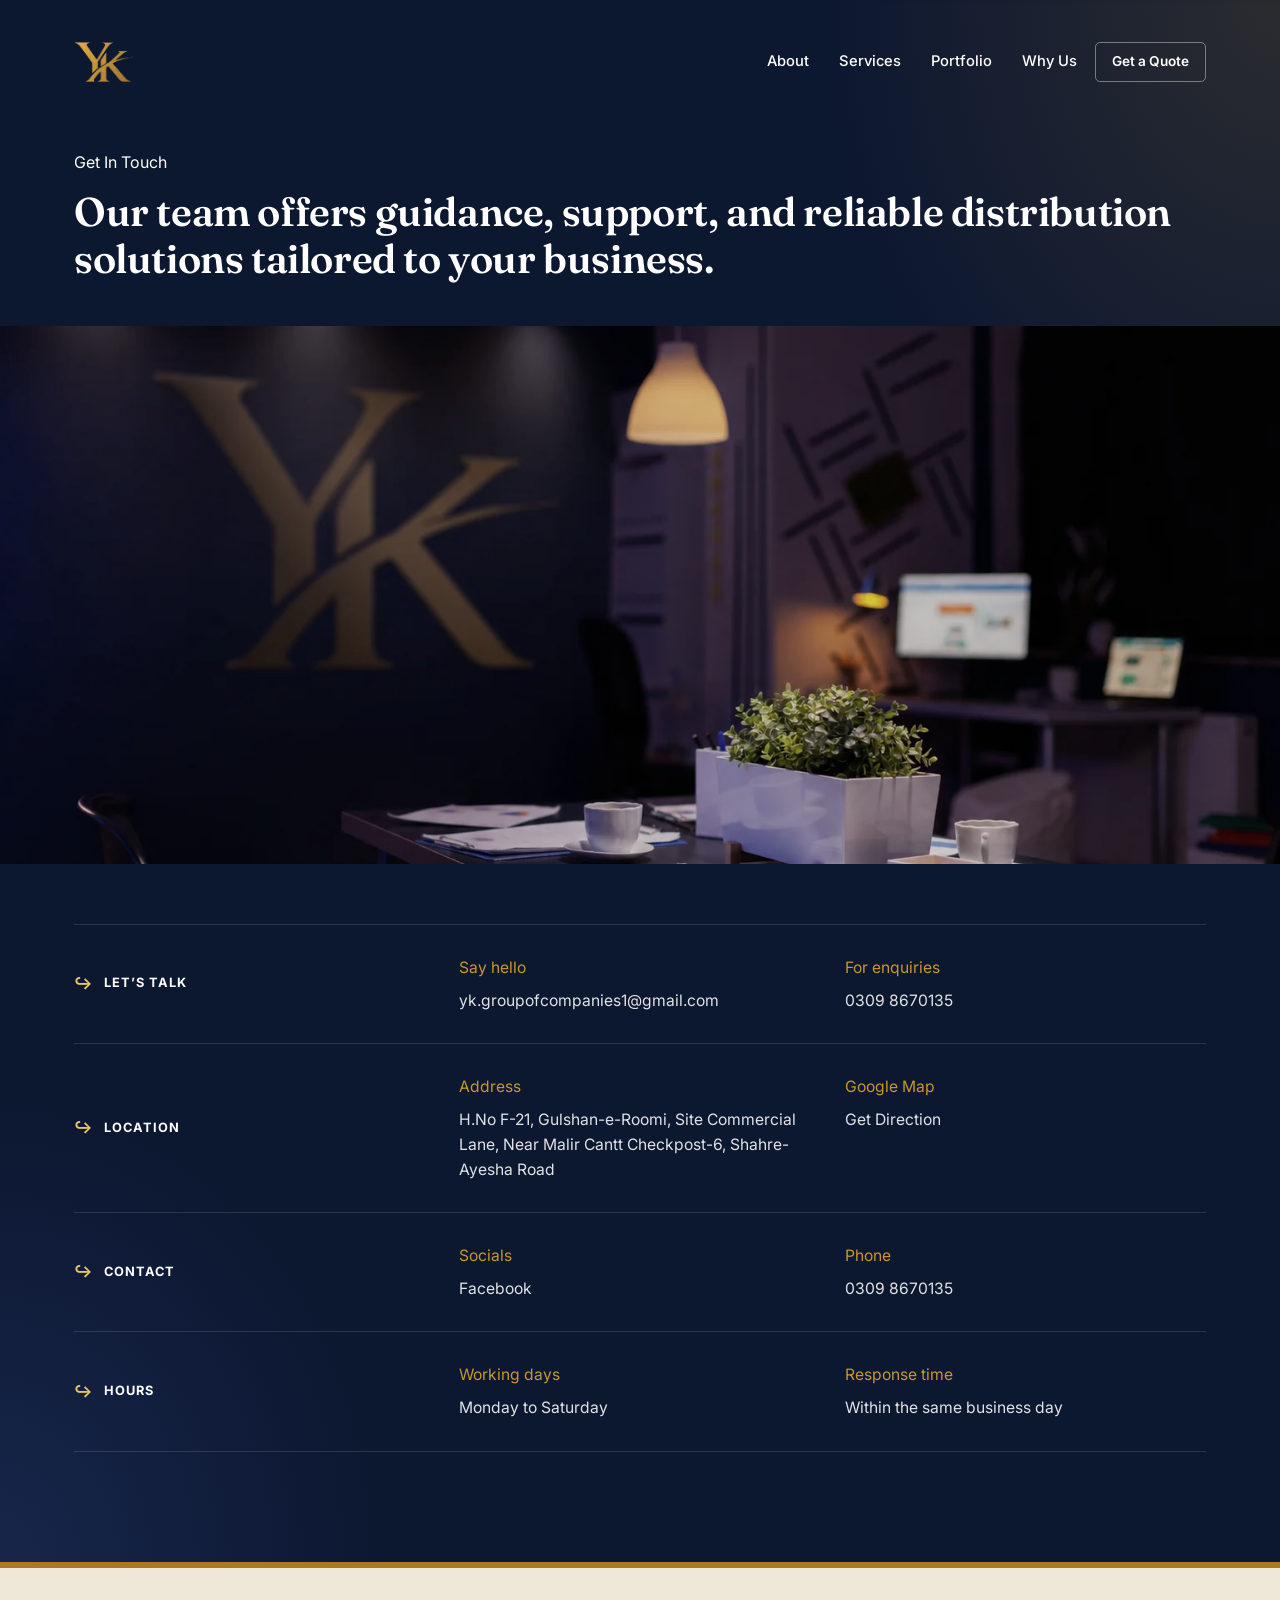
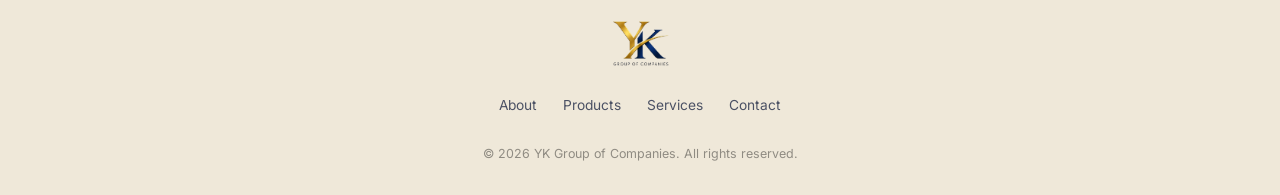
==== contact/index.html @ 292213da "swd" ====
<!DOCTYPE html>
<html lang="en">

<head>
  <meta charset="UTF-8">
  <meta name="viewport" content="width=device-width, initial-scale=1.0">
  <title>Contact Us | YK Group of Companies</title>
  <meta name="description"
    content="Get in touch with YK Group of Companies for distribution, import and export, clearing and forwarding, and logistics enquiries. Call, email, or find us on the map.">

  <link rel="canonical" href="https://ykgroupofcompanies.vercel.app/contact/">

  <meta property="og:type" content="website">
  <meta property="og:title" content="Contact Us | YK Group of Companies">
  <meta property="og:description"
    content="Get in touch with YK Group of Companies for distribution, import and export, clearing and forwarding, and logistics enquiries.">
  <meta property="og:url" content="https://ykgroupofcompanies.vercel.app/contact/">
  <meta property="og:site_name" content="YK Group of Companies">
  <meta property="og:image" content="https://ykgroupofcompanies.vercel.app/assets/yk-preview.webp">
  <meta property="og:image:width" content="1200">
  <meta property="og:image:height" content="630">
  <meta property="og:locale" content="en_US">

  <meta name="twitter:card" content="summary_large_image">
  <meta name="twitter:title" content="Contact Us | YK Group of Companies">
  <meta name="twitter:description"
    content="Get in touch with YK Group of Companies for distribution, import and export, clearing and forwarding, and logistics enquiries.">
  <meta name="twitter:image" content="https://ykgroupofcompanies.vercel.app/assets/yk-preview.webp">

  <link rel="icon" type="image/png" href="/assets/favicon-96x96.png" sizes="96x96" />
  <link rel="icon" type="image/svg+xml" href="/assets/favicon.svg" />
  <link rel="shortcut icon" href="/assets/favicon.ico" />
  <link rel="apple-touch-icon" sizes="180x180" href="/assets/apple-touch-icon.png" />
  <meta name="apple-mobile-web-app-title" content="YKGOC" />
  <link rel="manifest" href="/assets/site.webmanifest" />

  <link rel="preconnect" href="https://fonts.googleapis.com">
  <link rel="preconnect" href="https://fonts.gstatic.com" crossorigin>
  <link
    href="https://fonts.googleapis.com/css2?family=Fraunces:opsz,wght@9..144,400;9..144,500;9..144,600;9..144,700;9..144,900&family=Inter:wght@400;500;600;700;800&display=swap"
    rel="stylesheet">

  <link rel="stylesheet" href="../styles.css">
</head>

<body>

  <!-- ===== ROUTE PROGRESS LINE (fixed, decorative) ===== -->
  <div class="route-progress" aria-hidden="true"><span id="routeFill"></span></div>

  <!-- ===== TOP BAR ===== -->
  <header class="topbar" id="topbar">
    <div class="topbar-inner">
      <a href="/" class="brand">
        <img src="/assets/yk-logo-gold.webp" alt="YK Group of Companies emblem" class="brand-mark brand-mark-light">
        <img src="/assets/yk-logo-navy.webp" alt="YK Group of Companies emblem" class="brand-mark brand-mark-dark">
      </a>

      <nav class="topnav" id="topnav" aria-label="Primary">
        <a href="/#about">About</a>
        <a href="/#categories">Services</a>
        <a href="/#services">Portfolio</a>
        <a href="/#why">Why Us</a>
      </nav>

      <div class="topbar-actions">
        <a href="/" class="btn btn-outline btn-sm">Get a Quote</a>
      </div>

      <button class="menu-toggle" id="menuToggle" aria-label="Open menu" aria-expanded="false" aria-controls="topnav">
        <span></span><span></span><span></span>
      </button>
    </div>
  </header>

  <main id="top">

    <!-- ===== CONTACT ===== -->
    <section class="section section-navy" id="contact" style="padding-top: 150px;">
      <div class="section-bg" aria-hidden="true"></div>
      <div class="contact-head container" data-reveal>
        <p class="eyebrow">Get In Touch</p>
        <h2 class="h2 h2-light">Our team offers guidance, support, and reliable distribution solutions tailored to your
          business.</h2>
      </div>

      <div class="contact-media" data-reveal>
        <img src="../assets/contact-img.webp" alt="YK Group team at work">
      </div>

      <div class="container">
        <div class="contact-rows">

          <div class="contact-row" data-reveal>
            <div class="contact-row-label">
              <span class="contact-row-arrow">&#8618;</span> LET&rsquo;S TALK
            </div>
            <div class="contact-row-col">
              <span class="contact-row-caption">Say hello</span>
              <a href="mailto:yk.groupofcompanies1@gmail.com">yk.groupofcompanies1@gmail.com</a>
            </div>
            <div class="contact-row-col">
              <span class="contact-row-caption">For enquiries</span>
              <a href="tel:03098670135">0309 8670135</a>
            </div>
          </div>

          <div class="contact-row" data-reveal>
            <div class="contact-row-label">
              <span class="contact-row-arrow">&#8618;</span> LOCATION
            </div>
            <div class="contact-row-col">
              <span class="contact-row-caption">Address</span>
              <span>H.No F-21, Gulshan-e-Roomi, Site Commercial Lane, Near Malir Cantt Checkpost-6, Shahre-Ayesha
                Road</span>
            </div>
            <div class="contact-row-col">
              <span class="contact-row-caption">Google Map</span>
              <a href="https://maps.google.com/?q=Gulshan+e+roomi+site+commercial+lane+near+malir+cantt+checkpost-6+shahre-ayesha+road"
                target="_blank" rel="noopener">Get Direction</a>
            </div>
          </div>

          <div class="contact-row" data-reveal>
            <div class="contact-row-label">
              <span class="contact-row-arrow">&#8618;</span> CONTACT
            </div>
            <div class="contact-row-col">
              <span class="contact-row-caption">Socials</span>
              <a href="https://facebook.com/ykgroupofcompanies" target="_blank" rel="noopener">Facebook</a>
            </div>
            <div class="contact-row-col">
              <span class="contact-row-caption">Phone</span>
              <a href="tel:03098670135">0309 8670135</a>
            </div>
          </div>

          <div class="contact-row" data-reveal>
            <div class="contact-row-label">
              <span class="contact-row-arrow">&#8618;</span> HOURS
            </div>
            <div class="contact-row-col">
              <span class="contact-row-caption">Working days</span>
              <span>Monday to Saturday</span>
            </div>
            <div class="contact-row-col">
              <span class="contact-row-caption">Response time</span>
              <span>Within the same business day</span>
            </div>
          </div>

        </div>
      </div>
    </section>

  </main>

  <!-- ===== FOOTER ===== -->
  <footer class="footer">
    <div class="container footer-inner">
      <div class="footer-logo">
        <a href="/" class="brand brand-footer">
          <img src="/assets/yk-logo.png" alt="YK Group of Companies emblem" class="brand-mark">
        </a>
      </div>
      <div class="footer-links">
        <a href="/#about">About</a>
        <a href="/#categories">Products</a>
        <a href="/#services">Services</a>
        <a href="/">Contact</a>
      </div>
      <p class="footer-copy">&copy; <span id="year"></span> YK Group of Companies. All rights reserved.</p>
    </div>
  </footer>

  <a href="tel:03098670135" class="mobile-call" aria-label="Call YK Group of Companies">
    <svg viewBox="0 0 24 24">
      <path
        d="M6.6 10.8a15.4 15.4 0 0 0 6.6 6.6l2.2-2.2a1 1 0 0 1 1-.25c1.1.36 2.3.56 3.5.56a1 1 0 0 1 1 1V20a1 1 0 0 1-1 1C10.4 21 3 13.6 3 4.5a1 1 0 0 1 1-1h3.5a1 1 0 0 1 1 1c0 1.2.2 2.4.56 3.5a1 1 0 0 1-.25 1L6.6 10.8Z" />
    </svg>
  </a>

  <script src="../script.js"></script>
</body>

</html>
---- styles.css ----
/* ==========================================================================
   YK GROUP OF COMPANIES — stylesheet
   Palette: ivory ground, deep navy, warm gold (from brand mark)
   ========================================================================== */

:root {
  --ivory: #F6F2EA;
  --ivory-soft: #EFE8D9;
  --navy-950: #0C1730;
  --navy-900: #101D3A;
  --navy-800: #16264A;
  --navy-700: #1F3160;
  --gold-700: #A97A21;
  --gold-600: #C9972E;
  --gold-500: #D9A73C;
  --gold-300: #E8C468;
  --ink: #1A1E2E;
  --ink-soft: #4B5164;
  --ink-faint: #767c8c;
  --white: #FFFFFF;

  --font-display: 'Fraunces', ui-serif, Georgia, serif;
  --font-body: 'Inter', -apple-system, BlinkMacSystemFont, 'Segoe UI', sans-serif;

  --radius-lg: 26px;
  --radius-md: 16px;
  --radius-sm: 10px;

  --container-w: 1180px;
  --shadow-soft: 0 20px 60px -20px rgba(12, 23, 48, 0.35);
  --shadow-card: 0 12px 34px -14px rgba(12, 23, 48, 0.22);

  --ease: cubic-bezier(.22, .68, 0, 1);
}

/* ---------- Reset ---------- */
*,
*::before,
*::after {
  box-sizing: border-box;
}

html {
  scroll-behavior: smooth;
}

body {
  margin: 0;
  background: var(--ivory);
  color: var(--ink);
  font-family: var(--font-body);
  font-size: 16px;
  line-height: 1.6;
  -webkit-font-smoothing: antialiased;
  overflow-x: hidden;
}

img {
  max-width: 100%;
  display: block;
}

a {
  color: inherit;
  text-decoration: none;
}

ul {
  margin: 0;
  padding: 0;
  list-style: none;
}

h1,
h2,
h3,
h4 {
  margin: 0;
  font-family: var(--font-display);
  font-weight: 600;
  color: var(--navy-950);
}

p {
  margin: 0;
}

button {
  font-family: inherit;
}

@media (prefers-reduced-motion: reduce) {
  html {
    scroll-behavior: auto;
  }

  *,
  *::before,
  *::after {
    animation-duration: 0.001ms !important;
    animation-iteration-count: 1 !important;
    transition-duration: 0.001ms !important;
    scroll-behavior: auto !important;
  }
}

.container {
  max-width: var(--container-w);
  margin: 0 auto;
  padding: 0 24px;
}

/* ---------- Reveal-on-scroll ---------- */
[data-reveal] {
  opacity: 0;
  transform: translateY(22px);
  transition: opacity .8s var(--ease), transform .8s var(--ease);
}

[data-reveal].is-visible {
  opacity: 1;
  transform: translateY(0);
}

/* ---------- Glassmorphism ---------- */
.glass {
  background: linear-gradient(155deg, rgba(255, 255, 255, 0.14), rgba(255, 255, 255, 0.04));
  border: 1px solid rgba(255, 255, 255, 0.12);
  backdrop-filter: blur(4px) saturate(110%);
  -webkit-backdrop-filter: blur(4px) saturate(110%);
  border-radius: var(--radius-md);
  box-shadow: var(--shadow-soft);
}

/* ---------- Buttons ---------- */
.btn {
  display: inline-flex;
  align-items: center;
  justify-content: center;
  gap: clamp(6px, 1vw, 8px);

  /* Responsive padding */
  padding: clamp(4px, 0.6vw, 5px) clamp(8px, 1.2vw, 10px);

  border-radius: 5px;
  font-weight: 600;

  /* Responsive font */
  font-size: clamp(0.75rem, 1.2vw, 0.85rem);

  white-space: nowrap;
  border: 1px solid transparent;
  cursor: pointer;
  transition: all .35s;
}

.btn .icon {
  width: clamp(14px, 1.5vw, 17px);
  height: clamp(14px, 1.5vw, 17px);
  fill: currentColor;
  flex-shrink: 0;
}

.btn-solid {
  background: linear-gradient(135deg, var(--gold-500), var(--gold-700));
  background-size: 160% 160%;
  background-position: 0% 0%;
  color: var(--navy-950);
  box-shadow: 0 14px 30px -12px rgba(169, 122, 33, .55);
  transition: background-position .35s, box-shadow .35s, transform .35s;
}

.btn-solid:hover {
  background-position: 100% 100%;
  box-shadow: 0 18px 34px -12px rgba(169, 122, 33, .6);
}

.btn-outline {
  background: transparent;
  border-color: rgba(255, 255, 255, 0.4);
  color: var(--white);
}

.btn-outline:hover {
  background: rgba(255, 255, 255, 0.1);
  border-color: rgba(255, 255, 255, 0.7);
}

.btn-ghost {
  background: transparent;
  color: var(--navy-900);
  border-color: rgba(16, 29, 58, 0.14);
}

.btn-ghost:hover {
  background: rgba(16, 29, 58, 0.06);
}

/* Small button */
.btn-sm {
  padding: clamp(6px, 1vw, 8px) clamp(12px, 1.8vw, 16px);
  font-size: clamp(0.75rem, 1.1vw, 0.85rem);
}

/* Large button */
.btn-lg {
  padding: clamp(8px, 1.2vw, 10px) clamp(14px, 2vw, 18px);
  font-size: clamp(0.85rem, 1.3vw, 1rem);
}

.btn-block {
  width: 100%;
  margin-top: clamp(8px, 1.5vw, 12px);
}


/* ---------- Route progress (top of viewport) ---------- */
.route-progress {
  position: fixed;
  top: 0;
  left: 0;
  right: 0;
  height: 3px;
  z-index: 999;
  background: rgba(16, 29, 58, 0.06);
}

.route-progress span {
  display: block;
  height: 100%;
  width: 0%;
  background: linear-gradient(90deg, var(--gold-600), var(--gold-300));
  transition: width .12s linear;
}

/* ==========================================================================
   TOP BAR
   ========================================================================== */
.topbar {
  position: fixed;
  top: 0;
  left: 0;
  right: 0;
  z-index: 500;
  width: 100%;
  padding: 32px 0;
  background: transparent;
  border-bottom: 1px solid transparent;
  backdrop-filter: none;
  -webkit-backdrop-filter: none;
  transition: background-color .35s var(--ease), backdrop-filter .35s var(--ease),
    box-shadow .35s var(--ease), padding .35s var(--ease), border-color .35s var(--ease);
}

/* Transparent-on-top state sits over the dark hero, so flip text/icons to light */
.topbar:not(.is-scrolled) .topnav a {
  color: var(--white);
  transition: all .35s var(--ease);
}

.topbar:not(.is-scrolled) .topnav a:hover {
  color: var(--gold-300);
}

.topbar:not(.is-scrolled) .brand-sub {
  color: var(--gold-300);
}

.topbar:not(.is-scrolled) .topnav a::after {
  background: var(--gold-300);
}

.topbar:not(.is-scrolled) .btn-ghost {
  border-color: rgba(255, 255, 255, 0.35);
}

.topbar:not(.is-scrolled) .btn-ghost:hover {
  background: rgba(255, 255, 255, 0.1);
}

.topbar:not(.is-scrolled) .menu-toggle {
  border-color: rgba(255, 255, 255, 0.35);
}

.topbar:not(.is-scrolled) .menu-toggle span {
  background: var(--white);
}

.topbar.is-scrolled {
  padding: 3px 0;
  background: rgba(246, 242, 234, 0.58);
  backdrop-filter: blur(10px) saturate(120%);
  -webkit-backdrop-filter: blur(10px) saturate(120%);
  border-bottom: 1px solid rgba(16, 29, 58, 0.07);
  box-shadow: 0 8px 24px -14px rgba(12, 23, 48, .25);
}

.topbar-inner {
  max-width: var(--container-w);
  margin: 0 auto;
  padding: 0 24px;
  display: flex;
  align-items: center;
  gap: 18px;
}

.brand {
  display: flex;
  align-items: center;
  gap: 10px;
  margin-right: auto;
}

.brand-mark {
  height: 60px;
  width: auto;
}

.brand-mark-dark {
  display: none;
}

.topbar.is-scrolled .brand-mark-light {
  display: none;
}

.topbar.is-scrolled .brand-mark-dark {
  display: block;
}

.topnav {
  display: flex;
  align-items: center;
  gap: 30px;
}

.topnav a {
  font-size: 0.92rem;
  font-weight: 500;
  color: var(--ink-soft);
  position: relative;
  padding: 4px 0;
  transition: color .45s var(--ease);
}

.topnav a:hover {
  color: var(--navy-950);
}

.topbar-actions {
  display: flex;
  align-items: center;
  gap: 10px;
}

.menu-toggle {
  display: none;
  flex-direction: column;
  justify-content: center;
  gap: 5px;
  width: 40px;
  height: 40px;
  background: transparent;
  border: none;
  border-radius: 10px;
  cursor: pointer;
  padding: 0;
  flex-shrink: 0;
}

.menu-toggle span {
  display: block;
  height: 2px;
  width: 18px;
  margin: 0 auto;
  z-index: 999;
  background: var(--navy-950);
  transition: transform .5s var(--ease), opacity .5s var(--ease);
}

.menu-toggle.is-open span:nth-child(1) {
  transform: translateY(7px) rotate(45deg);
  background: var(--gold-600);
}

.menu-toggle.is-open span:nth-child(2) {
  opacity: 0;
}

.menu-toggle.is-open span:nth-child(3) {
  transform: translateY(-7px) rotate(-45deg);
  background: var(--gold-600);
}

.hero-scroll-spacer {
  height: 0;
}

/* ==========================================================================
   HERO
   ========================================================================== */
.hero {
  position: relative;
}

/* The sticky layer pins in the viewport while .hero-scroll-spacer below it
   is scrolled through — this gives us a scroll-driven timeline to animate
   the van across without JS having to fight native scrolling. */
.hero-sticky {
  /* position: sticky; */
  top: 0;
  height: 100vh;
  min-height: 640px;
  overflow: hidden;
  display: flex;
  flex-direction: column;
  justify-content: center;
}


.hero-bg {
  position: absolute;
  inset: 0;
  z-index: 0;
  background-size: cover;
  background-position: center;
  background-repeat: no-repeat;
}


.hero-inner {
  position: relative;
  z-index: 2;
  width: 100%;
  max-width: var(--container-w);
  margin: 0 auto;
  padding: 30px 24px 0;
  display: grid;
  grid-template-columns: 1fr 1fr;
  align-items: center;
  gap: 20px;
  flex: 1;
}

.hero-content {
  max-width: 620px;
  position: relative;
  z-index: 3;
}


.hero-title {
  font-size: clamp(1.7rem, 3.6vw, 3.4rem);
  line-height: 1.1;
  color: var(--white);
  font-weight: 600;
  letter-spacing: -0.01em;
}

.text-gold {
  background: linear-gradient(100deg, var(--gold-300), var(--gold-600));
  -webkit-background-clip: text;
  background-clip: text;
  color: transparent;
}

.hero-lead {
  margin: 22px 0 0;
  max-width: 520px;
  font-size: 0.82rem;
  color: rgba(255, 255, 255, 0.78);
  line-height: 1.75;
}

.hero-cta {
  display: flex;
  gap: 14px;
  flex-wrap: wrap;
  margin-top: 34px;
}


/* ---------- The van + boxes + cart image ---------- */
/* Positioned on the right, above the bg, behind the text stack visually
   via z-index; JS drives --wipe (0 to 1) as the user scrolls the spacer,
   translating the van from its resting spot off to the left and fading it
   so it "wipes" the right-hand visual off screen. */
.hero-van {
  --wipe: 0;
  position: relative;
  z-index: 2;
  height: min(72vh, 580px);
  bottom: -55px;
  background-size: contain;
  background-position: center right;
  background-repeat: no-repeat;
  transform: translateX(calc(var(--wipe) * -30vw));
  opacity: clamp(0, calc(1 - var(--wipe)), 1);
  will-change: transform, opacity;
}


/* ---------- Mobile hero layout ----------
   Van sits pinned at the bottom of the hero behind the content, content
   stays put on scroll, only the van performs the wipe/slide-off. */
@media (max-width: 920px) {
  .hero-sticky {
    height: 100svh;
    min-height: 560px;
  }

  .hero-inner {
    grid-template-columns: 1fr;
    padding: 80px 20px 0;
    align-content: start;
  }

  .hero-content {
    max-width: none;
  }

  .hero-van {
    position: absolute;
    left: 0;
    right: 0;
    bottom: -10px;
    z-index: 1;
    height: 42vh;
    max-height: 320px;
    background-position: bottom center;
    transform: translateX(calc(var(--wipe) * -110vw));
  }

}

@media (max-width: 560px) {
  .hero-van {
    height: 34vh;
    max-height: 250px;
  }
}

/* ==========================================================================
   SECTIONS — shared
   ========================================================================== */
.section {
  position: relative;
  padding: 110px 0;
  overflow: hidden;
}

.section-ivory {
  background: var(--ivory);
}

.section-navy {
  background: var(--navy-950);
  color: var(--white);
}

.section-bg {
  position: absolute;
  inset: 0;
  z-index: 0;
  background:
    radial-gradient(60% 60% at 100% 0%, rgba(201, 151, 46, 0.16), transparent 60%),
    radial-gradient(50% 50% at 0% 100%, rgba(62, 90, 168, 0.22), transparent 60%);
}

.section-bg-alt {
  background:
    radial-gradient(60% 60% at 0% 0%, rgba(201, 151, 46, 0.16), transparent 60%),
    radial-gradient(50% 60% at 100% 100%, rgba(62, 90, 168, 0.22), transparent 60%);
}

.section>.container {
  position: relative;
  z-index: 1;
}

.section-head {
  max-width: 640px;
  margin: 0 0 56px;
}


.h2 {
  font-size: clamp(1.8rem, 3.4vw, 2.5rem);
  line-height: 1.18;
  margin-top: 12px;
  letter-spacing: -0.01em;
}

.h2-light {
  color: var(--white);
}

.p-lead {
  margin-top: 18px;
  font-size: clamp(0.8rem, 0.6rem + 0.5vw, 1.05rem);
  color: var(--ink-soft);
  line-height: 1.75;
  max-width: 60ch;
}


/* ==========================================================================
   ABOUT
   ========================================================================== */

.section#about {
  position: relative;
  background-position: center center;
}

.section#about::before {
  content: '';
  position: absolute;
  inset: 0;
  z-index: 0;
  background: linear-gradient(90deg,
      var(--ivory) 0%,
      rgba(246, 242, 234, 0.96) 30%,
      rgba(246, 242, 234, 0.75) 50%,
      rgba(246, 242, 234, 0.25) 75%,
      rgba(246, 242, 234, 0) 100%);
}

@media (max-width: 920px) {

  .about-grid {
    margin-left: 0;
  }

  .section#about::before {
    background: linear-gradient(180deg,
        var(--ivory) 0%,
        rgba(246, 242, 234, 0.96) 30%,
        rgba(246, 242, 234, 0.75) 50%,
        rgba(246, 242, 234, 0.15) 75%,
        rgba(246, 242, 234, 0) 100%);
  }

  .section#about .container {
    padding: 0 2rem !important;
  }

}

@media (max-width: 768px) {
  #about {
    /* 1. Aligns the image to the bottom-right corner */
    background-position: right bottom !important;

  }
}

.section#about .container {
  position: relative;
  z-index: 1;
  padding: 0 4rem;
}

.about-grid {
  display: block;
  max-width: 640px;
  margin-left: 0;
  margin-right: auto;
  text-align: left;
}

.about-cards {
  width: 50%;
  margin-left: 0;
  margin-right: auto;
  margin-top: 32px;
}

.about-copy p+p {
  margin-top: 18px;
  color: var(--ink-soft);
  line-height: 1.8;
  font-size: clamp(0.8rem, 0.6rem + 0.5vw, 1.05rem);
}

.values-row {
  display: flex;
  flex-wrap: wrap;
  gap: 10px;
  margin-top: 32px;
}

.value-chip {
  padding: 4px 12px;
  border-radius: 999px;
  font-size: 0.72rem;
  font-weight: 600;
  color: var(--navy-900);
  background: var(--ivory-soft);
  border: 1px solid rgba(16, 29, 58, 0.08);
}

.about-cards {
  display: flex;
  flex-direction: column;
  gap: 5px;
}

.card-vm {
  padding: 14px 14px;
}

.card-vm h3 {
  font-size: clamp(0.9rem, 0.6rem + 0.5vw, 1.17rem);
  margin-bottom: 10px;
}

.card-vm p {
  color: var(--ink-soft);
  font-size: clamp(0.7rem, 0.6rem + 0.5vw, 0.95rem);
  line-height: 1.7;
}

/* ==========================================================================
   CATEGORIES
   ========================================================================== */
.how-list {
  display: flex;
  flex-direction: column;
  gap: 60px;
  margin-top: 20px;
  padding: 0 4rem;
}

.how-row {
  position: relative;
  display: grid;
  grid-template-columns: 1fr 1fr;
  align-items: center;
  gap: 0;
  /* 1. Only round the LEFT side (Top-Left and Bottom-Left) */
  border-radius: 9999px 0 0 9999px;
  overflow: hidden;
  background: linear-gradient(90deg, var(--ivory-soft) 0%, rgba(239, 232, 217, 0.4) 55%, transparent 100%);
  padding: 25px 30px;
  min-height: 320px;
}

.how-row-reverse {
  grid-template-columns: 1fr 1fr;
  background: linear-gradient(270deg, var(--ivory-soft) 0%, rgba(239, 232, 217, 0.4) 55%, transparent 100%);
  /* 2. Override to only round the RIGHT side (Top-Right and Bottom-Right) */
  border-radius: 0 9999px 9999px 0;
}

.how-row-reverse .how-media {
  order: 2;

}

.how-row-reverse .how-copy {
  order: 1;
}

.how-media {
  border-radius: 50%;
  overflow: hidden;
  aspect-ratio: 1 / 1;
  max-width: 320px;
}

.how-media img {
  width: 100%;
  height: 100%;
  object-fit: cover;
  display: block;
}

.how-row-reverse .how-media {
  margin-left: auto;
}

.how-copy {
  padding: 0 20px;
}

.how-copy h3 {
  font-size: 1.5rem;
  margin-bottom: 16px;
}

.how-copy p {
  color: var(--ink-soft);
  font-size: 1rem;
  line-height: 1.75;
  max-width: 46ch;
  margin-bottom: 26px;
}

.how-row-reverse .how-copy {
  margin-left: auto;
  text-align: left;
}

@media (max-width: 920px) {

  .how-row,
  .how-row-reverse {
    grid-template-columns: 1fr;
    padding: 32px 24px;
    min-height: 0;
    text-align: center;
    border-radius: 9999px 9999px 0 0;
  }

  .how-row {
    /* 3. Turn the gradient so it flows top-to-bottom */
    background: linear-gradient(180deg, var(--ivory-soft) 0%, rgba(239, 232, 217, 0.4) 55%, transparent 100%);
  }

  .how-row-reverse {
    /* 4. Match the same top-to-bottom flow so they look uniform on mobile */
    background: linear-gradient(180deg, var(--ivory-soft) 0%, rgba(239, 232, 217, 0.4) 55%, transparent 100%);
  }

  .how-row .how-media,
  .how-row-reverse .how-media {
    order: 1;
    margin: 0 auto 28px;
  }

  .how-row .how-copy,
  .how-row-reverse .how-copy {
    order: 2;
    margin: 0 auto;
    padding: 0;
  }

  .how-copy p {
    margin-left: auto;
    margin-right: auto;
    font-size: 0.85rem;
  }

  .how-copy .btn {
    margin: 0 auto;
  }
}

@media (max-width: 560px) {

  .topbar.is-scrolled {
    padding: 6px 0;
  }

  .how-media {
    max-width: 260px;
  }

  .how-list {
    gap: 40px;
    padding: 0 0.4rem;
  }
}

/* ==========================================================================
   PORTFOLIO CAROUSEL
   ========================================================================== */
.portfolio {
  display: grid;
  grid-template-columns: minmax(0, 620px) 1fr;
  grid-template-rows: auto auto;
  column-gap: 70px;
  align-items: start;
}

.portfolio-section {
  background: var(--navy-950);
}

.portfolio-section .section-head p,
.portfolio-section .section-head h2 {
  color: var(--ivory-soft);
}

.portfolio-stack {
  position: relative;
  height: 370px;
  grid-row: 1;
}

.portfolio-card {
  position: absolute;
  top: 0;
  left: 50%;
  width: 280px;
  height: 100%;
  border-radius: 22px;
  overflow: hidden;
  background: var(--navy-800);
  box-shadow: 0 24px 50px -20px rgba(12, 23, 48, .4);
  transition: transform 1.5s var(--ease), opacity 1.5s var(--ease), filter 1.5s var(--ease), z-index 0s;
  transform-origin: bottom center;
}

.portfolio-card img {
  width: 100%;
  height: 100%;
  object-fit: cover;
  display: block;
}

.portfolio-nav {
  position: absolute;
  bottom: -64px;
  z-index: 20;
  width: 44px;
  height: 44px;
  border-radius: 50%;
  border: 1px solid rgba(16, 29, 58, 0.14);
  background: var(--white);
  display: flex;
  align-items: center;
  justify-content: center;
  cursor: pointer;
  transition: background .3s var(--ease), transform .3s var(--ease);
}

.portfolio-nav svg {
  width: 18px;
  height: 18px;
  fill: none;
  stroke: var(--navy-900);
  stroke-width: 2.4;
  stroke-linecap: round;
  stroke-linejoin: round;
}

.portfolio-nav:hover {
  background: var(--ivory-soft);
  transform: translateY(-2px);
}

.portfolio-nav-prev {
  left: calc(50% - 160px);
}

.portfolio-nav-next {
  left: calc(50% + 116px);
}

.portfolio-dots {
  grid-row: 2;
  grid-column: 1;
  margin-top: 76px;
  display: flex;
  justify-content: center;
  gap: 9px;
}

.portfolio-dot {
  width: 8px;
  height: 8px;
  border-radius: 50%;
  background: rgba(255, 255, 255, 0.18);
  border: none;
  padding: 0;
  cursor: pointer;
  transition: background .3s var(--ease), width .3s var(--ease);
}

.portfolio-dot.is-active {
  width: 24px;
  border-radius: 5px;
  background: var(--gold-600);
}

.portfolio-info {
  grid-row: 1;
  grid-column: 2;
  padding-top: 60px;
}

.portfolio-title {
  font-size: 1.7rem;
  margin-bottom: 12px;
  opacity: 0;
  color: var(--gold-600);
  transform: translateY(10px);
}

.portfolio-desc {
  font-size: 1rem;
  color: var(--ivory-soft);
  line-height: 1.75;
  max-width: 40ch;
  opacity: 0;
  transform: translateY(10px);
}

.portfolio-title.is-in,
.portfolio-desc.is-in {
  animation: portfolioFade .6s var(--ease) forwards;
}

.portfolio-desc.is-in {
  animation-delay: .08s;
}

@keyframes portfolioFade {
  to {
    opacity: 1;
    transform: translateY(0);
  }
}

@media (max-width: 920px) {
  .portfolio {
    grid-template-columns: 1fr;
    row-gap: 0;
  }

  .portfolio-stack {
    height: 360px;
  }

  .portfolio-card {
    width: 220px;
  }

  .portfolio-nav-prev {
    left: calc(50% - 130px);
  }

  .portfolio-nav-next {
    left: calc(50% + 86px);
  }

  .portfolio-dots {
    grid-column: 1;
    margin-top: 76px;
  }

  .portfolio-info {
    grid-row: 3;
    grid-column: 1;
    padding-top: 28px;
    text-align: center;
  }

  .portfolio-desc {
    margin-left: auto;
    margin-right: auto;
  }
}

@media (max-width: 560px) {
  .portfolio-stack {
    height: 300px;
  }

  .portfolio-card {
    width: 200px;
  }

  .portfolio-nav-prev {
    left: calc(50% - 110px);
  }

  .portfolio-nav-next {
    left: calc(50% + 66px);
  }
}

/* ==========================================================================
   WHY US
   ========================================================================== */
.why-bento {
  display: grid;
  grid-template-columns: repeat(3, 1fr);
  grid-template-rows: auto auto;
  gap: 20px;
}

.why-tile {
  padding: 34px 30px;
  border-radius: var(--radius-md);
  background: var(--ivory-soft);
  border: 1px solid rgba(16, 29, 58, 0.06);
  transition: transform .4s var(--ease), box-shadow .4s var(--ease);
}

.why-tile:hover {
  transform: translateY(-6px);
  box-shadow: 0 22px 40px -18px rgba(12, 23, 48, .18);
}

.why-tile-icon {
  width: 46px;
  height: 46px;
  border-radius: 50%;
  border: 1.5px solid rgba(16, 29, 58, 0.16);
  display: flex;
  align-items: center;
  justify-content: center;
  margin-bottom: 22px;
}

.why-tile-icon svg {
  width: 20px;
  height: 20px;
  fill: none;
  stroke: var(--navy-900);
  stroke-width: 1.6;
}

.why-tile h3 {
  font-size: 1.15rem;
  margin-bottom: 10px;
}

.why-tile p {
  color: var(--ink-soft);
  line-height: 1.7;
}

/* grid placement: two small tiles left, cta tall on right, one wide tile bottom-left */
.why-bento .why-tile:nth-child(1) {
  grid-column: 1;
  grid-row: 1;
}

.why-bento .why-tile:nth-child(2) {
  grid-column: 2;
  grid-row: 1;
}

.why-bento .why-tile-cta {
  grid-column: 3;
  grid-row: 1 / span 2;
}

.why-bento .why-tile:nth-child(4) {
  grid-column: 1 / span 2;
  grid-row: 2;
}

.why-bento .why-tile:nth-child(5) {
  grid-column: 1;
  grid-row: 3;
  display: none;
}

.why-tile-cta {
  background: linear-gradient(155deg, var(--navy-800), var(--navy-950));
  border: 1px solid rgba(255, 255, 255, 0.08);
  display: flex;
  flex-direction: column;
}

.why-tile-cta h3 {
  color: var(--white);
  font-size: 1.35rem;
  line-height: 1.25;
}

.why-tile-cta p {
  color: rgba(255, 255, 255, 0.72);
  font-size: 0.84rem;
}

.why-tile-cta p+p {
  margin-top: 12px;
}

.why-tile-icon-light {
  border-color: rgba(255, 255, 255, 0.3);
}

.why-tile-icon-light svg {
  stroke: var(--white);
}

.why-tile-btn {
  margin-top: 1rem;
  align-self: flex-start;
}

.why-tile-btn .icon {
  fill: none;
  stroke: currentColor;
  stroke-width: 2.2;
  stroke-linecap: round;
  stroke-linejoin: round;
}

@media (max-width: 920px) {
  .why-bento {
    grid-template-columns: 1fr 1fr;
  }

  .why-bento .why-tile:nth-child(1) {
    grid-column: 1;
    grid-row: 1;
  }

  .why-bento .why-tile:nth-child(2) {
    grid-column: 2;
    grid-row: 1;
  }

  .why-bento .why-tile-cta {
    grid-column: 1 / span 2;
    grid-row: 2;
  }

  .why-bento .why-tile:nth-child(4) {
    grid-column: 1 / span 2;
    grid-row: 3;
  }
}

@media (max-width: 620px) {
  .why-bento {
    grid-template-columns: 1fr;
  }

  .why-bento .why-tile:nth-child(1),
  .why-bento .why-tile:nth-child(2),
  .why-bento .why-tile-cta,
  .why-bento .why-tile:nth-child(4) {
    grid-column: 1;
  }

  .why-bento .why-tile:nth-child(1) {
    grid-row: 1;
  }

  .why-bento .why-tile:nth-child(2) {
    grid-row: 2;
  }

  .why-bento .why-tile-cta {
    grid-row: 3;
  }

  .why-bento .why-tile:nth-child(4) {
    grid-row: 4;
  }

  .why-tile {
    padding: 28px 24px;
  }
}


/* ==========================================================================
   CONTACT
   ========================================================================== */
.contact-head {
  margin-bottom: 44px;
}

.contact-head .h2 {
  margin-top: 12px;
}

.contact-media {
  width: 100%;
  margin: 0 0 60px;
}

.contact-media img {
  width: 100%;
  height: clamp(260px, 42vw, 980px);
  object-fit: cover;
  display: block;
  filter: grayscale(0.25) brightness(0.85);
}

.contact-rows {
  display: flex;
  flex-direction: column;
}

.contact-row {
  display: grid;
  grid-template-columns: 1fr 1fr 1fr;
  gap: 24px;
  padding: 30px 0;
  border-top: 1px solid rgba(255, 255, 255, 0.12);
}

.contact-row:last-child {
  border-bottom: 1px solid rgba(255, 255, 255, 0.12);
}

.contact-row-label {
  display: flex;
  align-items: center;
  gap: 10px;
  font-size: 0.8rem;
  font-weight: 700;
  letter-spacing: 0.08em;
  color: var(--white);
}

.contact-row-arrow {
  color: var(--gold-300);
  font-size: 1rem;
}

.contact-row-col {
  display: flex;
  flex-direction: column;
  gap: 8px;
}

.contact-row-caption {
  font-size: 0.78rem;
  color: rgba(255, 255, 255, 0.45);
}

.contact-row-col a,
.contact-row-col span {
  font-size: 0.98rem;
  color: rgba(255, 255, 255, 0.88);
  line-height: 1.6;
}

.contact-row-col span:nth-child(1) {
  color: var(--gold-600);
}

.contact-row-col a {
  transition: color .25s var(--ease);
}

.contact-row-col a:hover {
  color: var(--gold-300);
}

@media (max-width: 720px) {
  .contact-row {
    grid-template-columns: 1fr;
    gap: 14px;
    padding: 24px 0;
  }

  .contact-media img {
    height: 260px;
  }
}

/* ==========================================================================
   FOOTER
   ========================================================================== */
.footer {
  background: var(--ivory-soft);
  border-top: 6px solid var(--gold-700);
  padding: 48px 0 32px;
}

.footer-inner {
  display: flex;
  flex-direction: column;
  justify-content: center;
  align-items: center;
  gap: 18px;
  text-align: center;
}

.footer-links {
  display: flex;
  gap: 26px;
  flex-wrap: wrap;
  justify-content: center;
}

.footer-links a {
  font-size: 0.86rem;
  color: var(--ink-soft);
  transition: color .25s var(--ease);
}

.footer-links a:hover {
  color: var(--navy-950);
}

.footer-copy {
  font-size: 0.78rem;
  color: rgba(0, 0, 0, 0.4);
  margin-top: 10px;
}

/* ==========================================================================
   MOBILE CALL FAB
   ========================================================================== */
.mobile-call {
  display: none;
  position: fixed;
  bottom: 20px;
  right: 20px;
  z-index: 600;
  width: 44px;
  height: 44px;
  border-radius: 50%;
  background: linear-gradient(135deg, var(--gold-500), var(--gold-700));
  align-items: center;
  justify-content: center;
  box-shadow: 0 14px 28px -10px rgba(169, 122, 33, .6);
}

.mobile-call svg {
  width: 22px;
  height: 22px;
  fill: var(--navy-950);
}

@media (max-width: 920px) {

  .about-cards {
    flex-direction: row;
    gap: 8px;
  }

  .about-grid> :nth-child(2) {
    width: 100%;
    justify-self: start;
  }

  .card-vm h3 {
    color: var(--navy-950);
  }

  .card-vm p {
    color: var(--ivory-soft);
  }

  .topnav {
    position: fixed;
    top: 0;
    right: 0;
    height: 100vh;
    width: min(320px, 80vw);
    background: var(--navy-950);
    flex-direction: column;
    align-items: flex-start;
    justify-content: flex-start;
    gap: 6px;
    padding: 100px 32px 32px;
    transform: translateX(100%);
    transition: all 0.5s cubic-bezier(0.45, 0, 0.55, 1);
    z-index: 400;
  }

  .topnav.is-open {
    transform: translateX(0);
  }

  .topnav.is-open a {
    color: rgba(255, 255, 255, 0.85) !important;
  }

  .topbar:not(.is-scrolled) .topnav.is-open a::after {
    display: none;
  }

  .topnav a {
    color: rgba(255, 255, 255, 0.85);
    font-size: 1.05rem;
    padding: 12px 0;
    width: 100%;
    border-bottom: 1px solid rgba(255, 255, 255, 0.08);
  }

  .topnav a::after {
    display: none;
  }

  .menu-toggle {
    display: flex;
  }

  .topbar-actions .btn-ghost {
    display: none;
  }

  .about-grid {
    grid-template-columns: 1fr;
    gap: 46px;
  }

  .mobile-call {
    display: flex;
  }
}

@media (max-width: 720px) {
  .section {
    padding: 78px 0;
  }

  .hero {
    padding: 70px 0 90px;
  }

  .hero-title {
    line-height: 1.5;
  }

  .hero-cta {
    flex-direction: column;
    align-items: stretch;
  }
}

@media (max-width: 560px) {
  .topbar {
    padding: 15px 0;
  }

  .container {
    padding: 0 2rem;
  }

  .footer-links {
    gap: 16px;
  }

  .topbar-inner .brand-mark {
    height: 34px;
  }

  .hero-lead {
    font-size: 0.7rem;
  }

  .card-vm,
  .contact-card,
  .trading-list {
    padding: 8px 10px;
  }
}
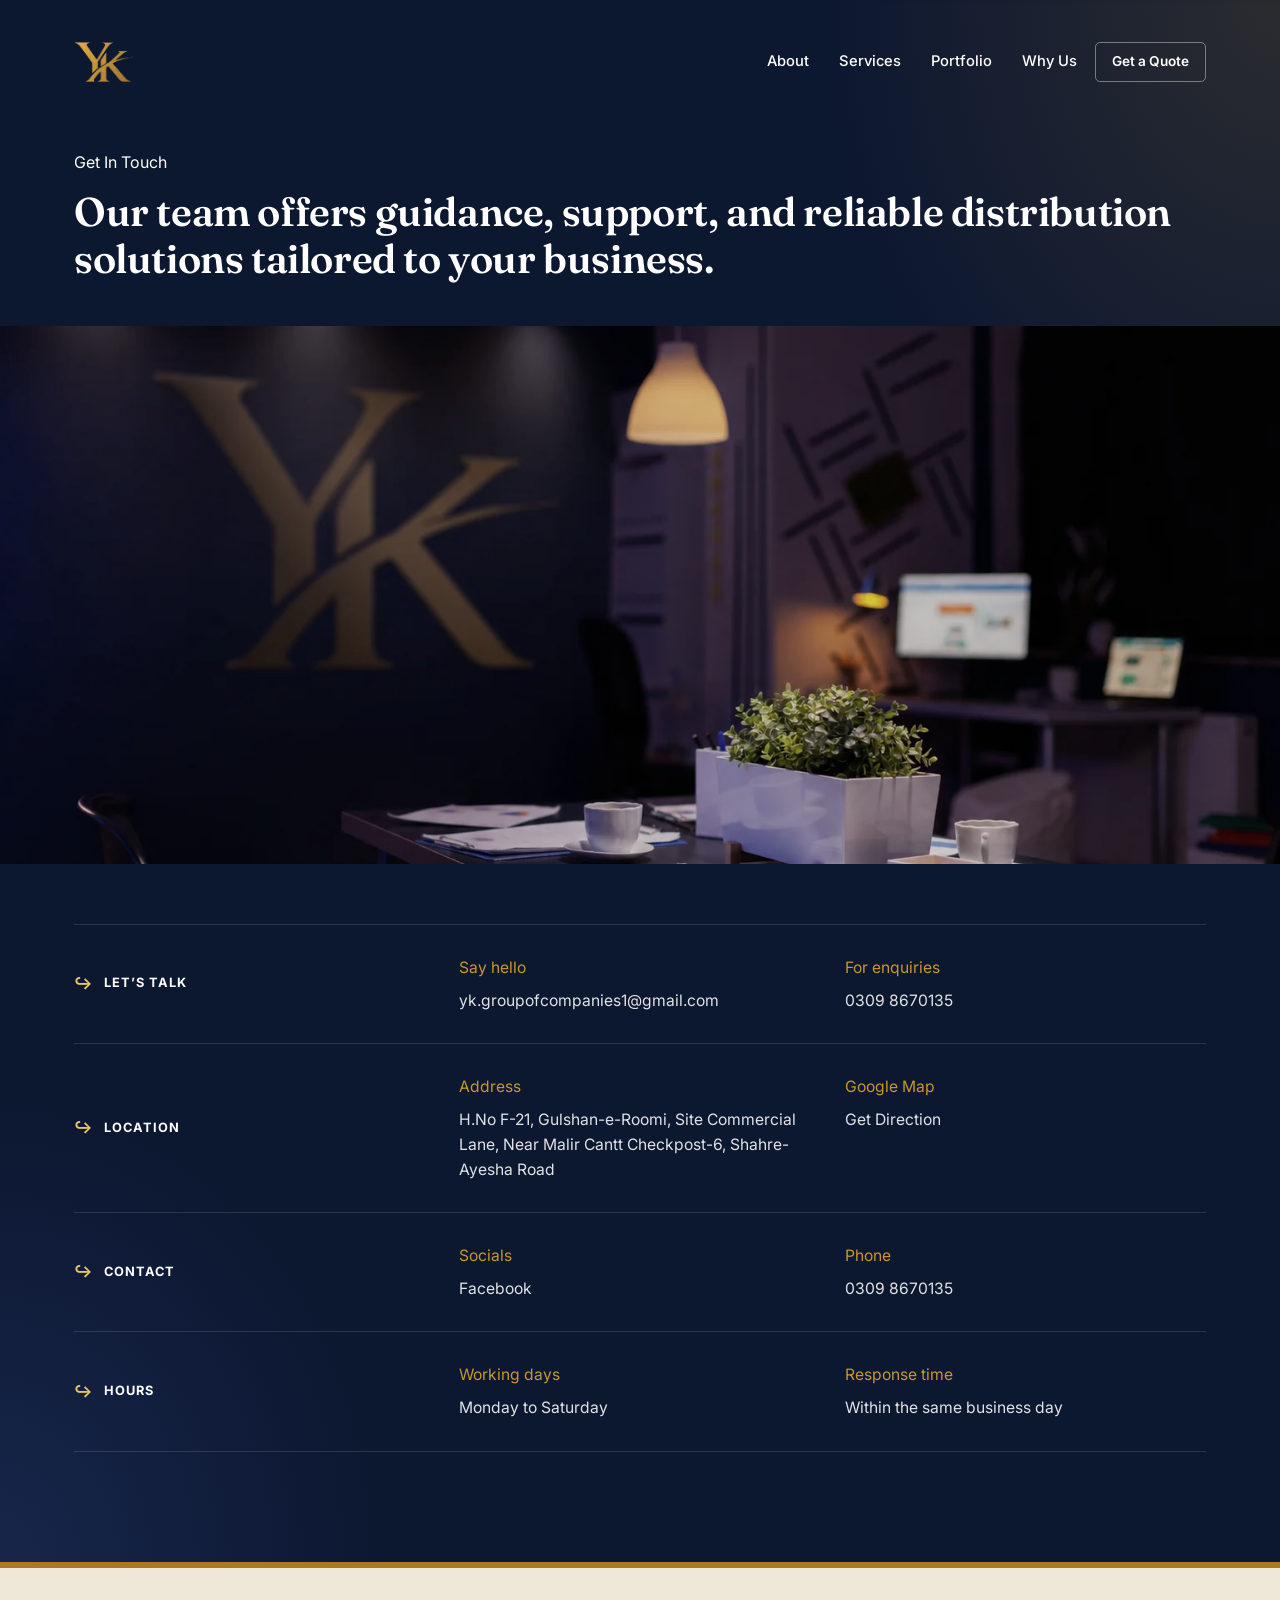
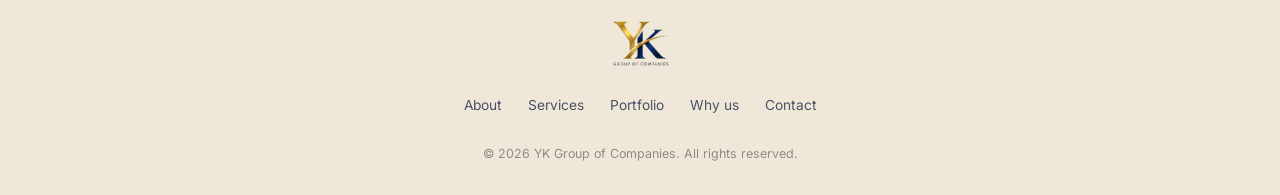
==== commit 193e9c0d: "major changes" ====
--- a/contact/index.html
+++ b/contact/index.html
@@ -57,14 +57,14 @@
       </a>
 
       <nav class="topnav" id="topnav" aria-label="Primary">
-        <a href="/#about">About</a>
-        <a href="/#categories">Services</a>
-        <a href="/#services">Portfolio</a>
-        <a href="/#why">Why Us</a>
+        <a href="/about/">About</a>
+        <a href="/services/">Services</a>
+        <a href="/portfolio/">Portfolio</a>
+        <a href="/why-us/">Why Us</a>
       </nav>
 
       <div class="topbar-actions">
-        <a href="/" class="btn btn-outline btn-sm">Get a Quote</a>
+        <a href="/contact/" class="btn btn-outline btn-sm">Get a Quote</a>
       </div>
 
       <button class="menu-toggle" id="menuToggle" aria-label="Open menu" aria-expanded="false" aria-controls="topnav">
@@ -72,7 +72,6 @@
       </button>
     </div>
   </header>
-
   <main id="top">
 
     <!-- ===== CONTACT ===== -->
@@ -164,10 +163,11 @@
         </a>
       </div>
       <div class="footer-links">
-        <a href="/#about">About</a>
-        <a href="/#categories">Products</a>
-        <a href="/#services">Services</a>
-        <a href="/">Contact</a>
+        <a href="/about/">About</a>
+        <a href="/services/">Services</a>
+        <a href="/portfolio/">Portfolio</a>
+        <a href="/why-us/">Why us</a>
+        <a href="/contact/">Contact</a>
       </div>
       <p class="footer-copy">&copy; <span id="year"></span> YK Group of Companies. All rights reserved.</p>
     </div>
--- a/styles.css
+++ b/styles.css
@@ -211,6 +211,54 @@
 .btn-block {
   width: 100%;
   margin-top: clamp(8px, 1.5vw, 12px);
+}
+
+/* ==========================================================================
+   INNER PAGE HERO (reusable across all non-home pages)
+   ========================================================================== */
+.page-hero {
+  position: relative;
+  padding: 180px 0 90px;
+  background-image: url('/assets/pages-bg.webp');
+  background-size: cover;
+  height: 100dvh;
+  background-position: center;
+  background-repeat: no-repeat;
+  overflow: hidden;
+}
+
+.page-hero .container {
+  position: relative;
+  margin-top: 3.5rem;
+  z-index: 1;
+  display: flex;
+  flex-direction: column;
+  justify-content: center;
+  align-items: center;
+  text-align: center;
+}
+
+.page-hero .eyebrow {
+  color: var(--gold-300);
+}
+
+.page-hero .h2 {
+  color: var(--white);
+  margin-top: 12px;
+  font-family: 'Poppins', sans-serif;
+  font-size: clamp(1.8rem, 3.6vw, 3rem);
+}
+
+.page-hero .p-lead {
+  color: rgba(255, 255, 255, 0.72);
+  margin-top: 18px;
+  max-width: 200ch;
+}
+
+@media (max-width: 720px) {
+  .page-hero {
+    padding: 150px 0 60px;
+  }
 }
 
 
@@ -258,9 +306,29 @@
   transition: all .35s var(--ease);
 }
 
+/* Active link base color (scrolled / light navbar state) */
+.topnav a.is-active {
+  color: var(--navy-950);
+}
+
+.topnav a.is-active::after {
+  width: 100%;
+  background: var(--gold-600);
+}
+
+/* Active link on transparent/top state (matches your existing hover color) */
+.topbar:not(.is-scrolled) .topnav a.is-active {
+  color: var(--gold-300);
+}
+
+.topbar:not(.is-scrolled) .topnav a.is-active::after {
+  background: var(--gold-300);
+}
+
 .topbar:not(.is-scrolled) .topnav a:hover {
   color: var(--gold-300);
 }
+
 
 .topbar:not(.is-scrolled) .brand-sub {
   color: var(--gold-300);
@@ -415,6 +483,7 @@
   display: flex;
   flex-direction: column;
   justify-content: center;
+  /* contain: layout paint; */
 }
 
 
@@ -425,6 +494,7 @@
   background-size: cover;
   background-position: center;
   background-repeat: no-repeat;
+  transform: translateZ(0);
 }
 
 
@@ -497,6 +567,7 @@
   transform: translateX(calc(var(--wipe) * -30vw));
   opacity: clamp(0, calc(1 - var(--wipe)), 1);
   will-change: transform, opacity;
+  backface-visibility: hidden;
 }
 
 
@@ -528,7 +599,7 @@
     height: 42vh;
     max-height: 320px;
     background-position: bottom center;
-    transform: translateX(calc(var(--wipe) * -110vw));
+    transform: translate3d(calc(var(--wipe) * -110vw), 0, 0);
   }
 
 }
@@ -719,6 +790,184 @@
   color: var(--ink-soft);
   font-size: clamp(0.7rem, 0.6rem + 0.5vw, 0.95rem);
   line-height: 1.7;
+}
+
+/* ==========================================================================
+   FOUNDERS
+   ========================================================================== */
+.founders-grid {
+  display: grid;
+  grid-template-columns: repeat(2, minmax(0, 320px));
+  justify-content: center;
+  gap: 30px;
+  margin-top: 20px;
+}
+
+.founder-card {
+  position: relative;
+  aspect-ratio: 3 / 4;
+  border-radius: var(--radius-lg);
+  overflow: hidden;
+  background: linear-gradient(to top,
+      var(--navy-700) 0%,
+      var(--navy-950) 140%);
+  cursor: pointer;
+}
+
+.founder-card img {
+  width: 100%;
+  height: 100%;
+  object-fit: cover;
+  display: block;
+  transition: transform .9s var(--ease);
+}
+
+.founder-card:hover img {
+  transform: scale(1.09);
+}
+
+.founder-base {
+  position: absolute;
+  left: 0;
+  right: 0;
+  bottom: 0;
+  padding: 22px 24px;
+  background: linear-gradient(180deg, transparent, rgba(12, 23, 48, 0.9) 95%);
+  transition: opacity .7s var(--ease);
+}
+
+.founder-base h3 {
+  color: var(--white);
+  font-size: 1.2rem;
+  margin-bottom: 4px;
+}
+
+.founder-role {
+  color: var(--gold-300);
+  font-size: 0.82rem;
+  font-weight: 600;
+}
+
+.founder-overlay {
+  position: absolute;
+  inset: 0;
+  z-index: 2;
+  padding: 28px 24px;
+  display: flex;
+  flex-direction: column;
+  justify-content: flex-end;
+  background: linear-gradient(180deg, rgba(12, 23, 48, 0.75), rgba(12, 23, 48, 0.97) 55%);
+  transform: translateY(100%);
+  transition: transform .5s var(--ease);
+}
+
+.founder-card:hover .founder-overlay {
+  transform: translateY(0);
+}
+
+.founder-card:hover .founder-base {
+  opacity: 0;
+}
+
+.founder-overlay h3 {
+  color: var(--white);
+  font-size: 1.2rem;
+  margin-bottom: 4px;
+}
+
+.founder-overlay .founder-role {
+  display: block;
+  margin-bottom: 18px;
+}
+
+.founder-details {
+  display: flex;
+  flex-direction: column;
+  gap: 12px;
+}
+
+.founder-details li {
+  display: flex;
+  align-items: flex-start;
+  gap: 10px;
+}
+
+.founder-details svg {
+  width: 16px;
+  height: 16px;
+  flex-shrink: 0;
+  fill: var(--gold-300);
+  margin-top: 2px;
+}
+
+.founder-details a,
+.founder-details span {
+  font-size: 0.85rem;
+  color: rgba(255, 255, 255, 0.85);
+  line-height: 1.6;
+}
+
+.founder-details a {
+  transition: color .25s var(--ease);
+}
+
+.founder-details a:hover {
+  color: var(--gold-300);
+}
+
+@media (max-width: 720px) {
+  .founder-card {
+    cursor: default;
+  }
+
+  .founder-overlay {
+    transform: translateY(100%);
+    position: absolute;
+  }
+
+  .founder-card.is-active .founder-overlay {
+    transform: translateY(0);
+  }
+
+  .founder-card.is-active .founder-base {
+    opacity: 0;
+  }
+
+  .founder-base {
+    display: none;
+  }
+
+  .founder-card {
+    aspect-ratio: auto;
+  }
+
+  .founder-card img {
+    aspect-ratio: 3 / 4;
+    border-radius: var(--radius-lg);
+  }
+
+  .founder-overlay h3,
+  .founder-overlay .founder-role {
+    color: var(--navy-950);
+  }
+
+  .founder-overlay .founder-role {
+    color: var(--gold-700);
+  }
+
+  .founder-details a,
+  .founder-details span {
+    color: var(--ink-soft);
+  }
+}
+
+@media (max-width: 560px) {
+  .founders-grid {
+    grid-template-columns: 1fr;
+    max-width: 340px;
+    margin-left: auto;
+    margin-right: auto;
+  }
 }
 
 /* ==========================================================================
@@ -863,6 +1112,187 @@
   }
 }
 
+
+#package {
+  position: relative;
+  overflow: hidden;
+  background: #0a0812;
+}
+
+#package .section-bg {
+  position: absolute;
+  inset: 0;
+  z-index: 0;
+  background:
+    radial-gradient(closest-side at 70% 75%, rgba(230, 220, 255, 0.9), rgba(230, 220, 255, 0) 60%),
+    radial-gradient(closest-side at 20% 60%, rgba(124, 58, 237, 0.85), rgba(124, 58, 237, 0) 65%),
+    radial-gradient(closest-side at 85% 20%, rgba(88, 28, 135, 0.8), rgba(88, 28, 135, 0) 60%),
+    radial-gradient(closest-side at 40% 15%, rgba(15, 10, 25, 0.95), rgba(15, 10, 25, 0) 55%),
+    #0a0812;
+  filter: blur(60px) saturate(135%);
+}
+
+#package .section-bg::after {
+  content: '';
+  position: absolute;
+  inset: 0;
+  background: repeating-linear-gradient(0deg, rgba(255, 255, 255, 0.025) 0px, transparent 1px, transparent 3px);
+  mix-blend-mode: overlay;
+  opacity: 0.5;
+}
+
+#package .container {
+  position: relative;
+  z-index: 1;
+}
+
+
+/* ==========================================================================
+   CUSTOM PACKAGE BUILDER
+   ========================================================================== */
+.package-builder {
+  padding: 44px;
+  display: flex;
+  flex-direction: column;
+  gap: 36px;
+}
+
+.package-group-label {
+  display: block;
+  font-size: 0.8rem;
+  font-weight: 700;
+  letter-spacing: 0.06em;
+  text-transform: uppercase;
+  color: var(--gold-300);
+  margin-bottom: 18px;
+}
+
+.package-options {
+  display: flex;
+  flex-wrap: wrap;
+  gap: 10px;
+}
+
+.package-option {
+  position: relative;
+  cursor: pointer;
+}
+
+.package-option input {
+  position: absolute;
+  opacity: 0;
+  width: 100%;
+  height: 100%;
+  margin: 0;
+  cursor: pointer;
+}
+
+.package-option span {
+  display: inline-block;
+  padding: 10px 18px;
+  border-radius: 999px;
+  font-size: 0.86rem;
+  font-weight: 600;
+  color: rgba(255, 255, 255, 0.82);
+  background: rgba(255, 255, 255, 0.06);
+  border: 1px solid rgba(255, 255, 255, 0.14);
+  transition: background .25s var(--ease), border-color .25s var(--ease), color .25s var(--ease);
+}
+
+.package-option input:checked+span {
+  background: linear-gradient(135deg, var(--gold-500), var(--gold-700));
+  border-color: transparent;
+  color: var(--navy-950);
+}
+
+.package-fields {
+  display: grid;
+  grid-template-columns: 1fr 1fr;
+  gap: 20px;
+}
+
+.package-field-wide {
+  grid-column: 1 / -1;
+}
+
+.package-field label {
+  display: block;
+  font-size: 0.82rem;
+  color: rgba(255, 255, 255, 0.6);
+  margin-bottom: 8px;
+}
+
+.package-field input,
+.package-field textarea {
+  width: 100%;
+  padding: 13px 16px;
+  border-radius: var(--radius-sm);
+  background: rgba(255, 255, 255, 0.06);
+  border: 1.5px solid rgba(255, 255, 255, 0.14);
+  color: var(--white);
+  font-family: var(--font-body);
+  font-size: 0.94rem;
+  resize: vertical;
+  transition: all 0.3s ease;
+}
+
+.package-field input::placeholder,
+.package-field textarea::placeholder {
+  color: rgba(255, 255, 255, 0.35);
+}
+
+.package-field input:focus,
+.package-field textarea:focus {
+  outline: none;
+  border-color: var(--gold-500);
+}
+
+.package-field input:-webkit-autofill,
+.package-field input:-webkit-autofill:hover,
+.package-field input:-webkit-autofill:focus,
+.package-field textarea:-webkit-autofill {
+  -webkit-text-fill-color: var(--white);
+  -webkit-box-shadow: 0 0 0 1000px rgba(255, 255, 255, 0.06) inset;
+  box-shadow: 0 0 0 1000px rgba(255, 255, 255, 0.06) inset;
+  border: 1px solid rgba(255, 255, 255, 0.14);
+  caret-color: var(--white);
+  transition: background-color 5000s ease-in-out 0s;
+}
+
+.package-field input:autofill {
+  background: rgba(255, 255, 255, 0.06);
+  color: var(--white);
+  border: 1px solid rgba(255, 255, 255, 0.14);
+}
+
+.package-submit {
+  align-self: flex-start;
+}
+
+.package-submit .icon {
+  fill: none;
+  stroke: currentColor;
+  stroke-width: 2.2;
+  stroke-linecap: round;
+  stroke-linejoin: round;
+}
+
+@media (max-width: 720px) {
+  .package-builder {
+    padding: 28px 22px;
+  }
+
+  .package-fields {
+    grid-template-columns: 1fr;
+  }
+
+  .package-submit {
+    width: 100%;
+    justify-content: center;
+  }
+}
+
+
 /* ==========================================================================
    PORTFOLIO CAROUSEL
    ========================================================================== */
@@ -1148,7 +1578,51 @@
 .why-bento .why-tile:nth-child(5) {
   grid-column: 1;
   grid-row: 3;
-  display: none;
+  display: block;
+}
+
+.why-bento .why-tile:nth-child(6) {
+  grid-column: 2;
+  grid-row: 3;
+}
+
+.why-bento .why-tile:nth-child(7) {
+  grid-column: 1 / span 2;
+  grid-row: 4;
+}
+
+@media (max-width: 920px) {
+  .why-bento .why-tile:nth-child(5) {
+    grid-column: 1;
+    grid-row: 4;
+  }
+
+  .why-bento .why-tile:nth-child(6) {
+    grid-column: 2;
+    grid-row: 4;
+  }
+
+  .why-bento .why-tile:nth-child(7) {
+    grid-column: 1 / span 2;
+    grid-row: 5;
+  }
+}
+
+@media (max-width: 620px) {
+  .why-bento .why-tile:nth-child(5) {
+    grid-column: 1;
+    grid-row: 5;
+  }
+
+  .why-bento .why-tile:nth-child(6) {
+    grid-column: 1;
+    grid-row: 6;
+  }
+
+  .why-bento .why-tile:nth-child(7) {
+    grid-column: 1;
+    grid-row: 7;
+  }
 }
 
 .why-tile-cta {
